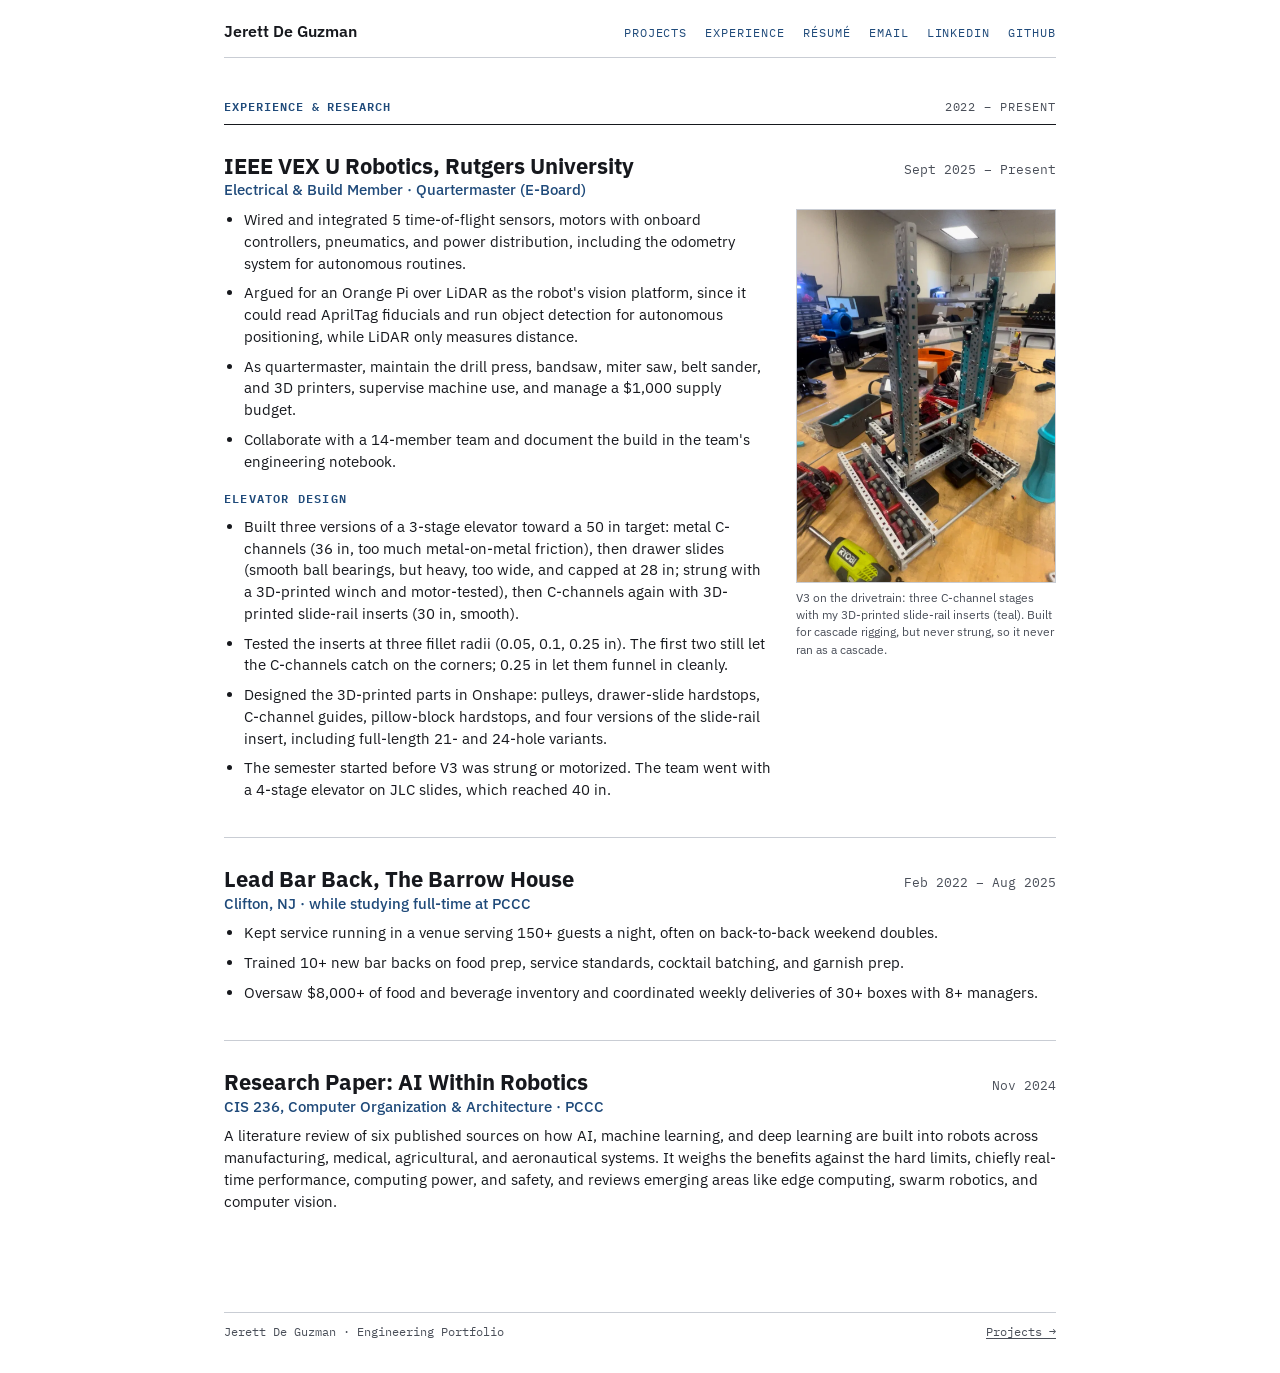
==== experience.html @ 6190d124 "Stage 5: experience page with corrected VEX elevator history" ====
<!DOCTYPE html>
<html lang="en">
<head>
  <meta charset="utf-8">
  <meta name="viewport" content="width=device-width, initial-scale=1">
  <title>Experience & Research — Jerett De Guzman</title>
  <meta name="description" content="Rutgers IEEE VEX U Robotics (electrical, build, elevator design, quartermaster), Lead Bar Back at The Barrow House, and a literature review on AI in robotics.">
  <link rel="preconnect" href="https://fonts.googleapis.com">
  <link rel="preconnect" href="https://fonts.gstatic.com" crossorigin>
  <link href="https://fonts.googleapis.com/css2?family=IBM+Plex+Mono:wght@400;500;600&family=IBM+Plex+Sans:wght@400;500;600;700&display=swap" rel="stylesheet">
  <link rel="stylesheet" href="styles.css">
</head>
<body>
<div class="page">

  <!-- ===== Site header: same on every page (no ../ here because this file is at the top level) ===== -->
  <header class="site-header">
    <a class="site-name" href="index.html">Jerett De Guzman</a>
    <nav class="site-nav" aria-label="Main">
      <a href="index.html#projects">Projects</a>
      <a href="experience.html" aria-current="page">Experience</a>
      <a href="resume.pdf">Résumé</a>
      <a href="mailto:jerettdg@gmail.com">Email</a>
      <a href="https://www.linkedin.com/in/jerett-de-guzman">LinkedIn</a>
      <a href="https://github.com/jerettdeguzman">GitHub</a>
    </nav>
  </header>

  <main>
    <div class="kicker">
      <span class="kicker-left">Experience &amp; Research</span>
      <span class="kicker-right">2022 – Present</span>
    </div>

    <!-- ===== VEX U ===== -->
    <section class="entry">
      <div class="entry-head">
        <h2>IEEE VEX U Robotics, Rutgers University</h2>
        <span class="entry-date">Sept 2025 – Present</span>
      </div>
      <p class="entry-sub">Electrical &amp; Build Member · Quartermaster (E-Board)</p>

      <div class="entry-split">
        <div>
          <ul>
            <li>Wired and integrated 5 time-of-flight sensors, motors with onboard controllers, pneumatics, and power distribution, including the odometry system for autonomous routines.</li>
            <li>Argued for an Orange Pi over LiDAR as the robot's vision platform, since it could read AprilTag fiducials and run object detection for autonomous positioning, while LiDAR only measures distance.</li>
            <li>As quartermaster, maintain the drill press, bandsaw, miter saw, belt sander, and 3D printers, supervise machine use, and manage a $1,000 supply budget.</li>
            <li>Collaborate with a 14-member team and document the build in the team's engineering notebook.</li>
          </ul>

          <h3 class="label">Elevator design</h3>
          <ul>
            <li>Built three versions of a 3-stage elevator toward a 50&nbsp;in target: metal C-channels (36&nbsp;in, too much metal-on-metal friction), then drawer slides (smooth ball bearings, but heavy, too wide, and capped at 28&nbsp;in; strung with a 3D-printed winch and motor-tested), then C-channels again with 3D-printed slide-rail inserts (30&nbsp;in, smooth).</li>
            <li>Tested the inserts at three fillet radii (0.05, 0.1, 0.25&nbsp;in). The first two still let the C-channels catch on the corners; 0.25&nbsp;in let them funnel in cleanly.</li>
            <li>Designed the 3D-printed parts in Onshape: pulleys, drawer-slide hardstops, C-channel guides, pillow-block hardstops, and four versions of the slide-rail insert, including full-length 21- and 24-hole variants.</li>
            <li>The semester started before V3 was strung or motorized. The team went with a 4-stage elevator on JLC slides, which reached 40&nbsp;in.</li>
          </ul>
        </div>
        <figure>
          <div class="frame">
            <img src="images/vex_elevator.webp" width="914" height="1316"
                 alt="Three-stage elevator built from aluminum C-channels, mounted upright on a robot drivetrain on a workbench. Teal 3D-printed slide-rail inserts run along the inside of the channels.">
          </div>
          <figcaption>V3 on the drivetrain: three C-channel stages with my 3D-printed slide-rail inserts (teal). Built for cascade rigging, but never strung, so it never ran as a cascade.</figcaption>
        </figure>
      </div>
    </section>

    <!-- ===== Bar back ===== -->
    <section class="entry">
      <div class="entry-head">
        <h2>Lead Bar Back, The Barrow House</h2>
        <span class="entry-date">Feb 2022 – Aug 2025</span>
      </div>
      <p class="entry-sub">Clifton, NJ · while studying full-time at PCCC</p>
      <ul>
        <li>Kept service running in a venue serving 150+ guests a night, often on back-to-back weekend doubles.</li>
        <li>Trained 10+ new bar backs on food prep, service standards, cocktail batching, and garnish prep.</li>
        <li>Oversaw $8,000+ of food and beverage inventory and coordinated weekly deliveries of 30+ boxes with 8+ managers.</li>
      </ul>
    </section>

    <!-- ===== Research paper ===== -->
    <section class="entry">
      <div class="entry-head">
        <h2>Research Paper: AI Within Robotics</h2>
        <span class="entry-date">Nov 2024</span>
      </div>
      <p class="entry-sub">CIS 236, Computer Organization &amp; Architecture · PCCC</p>
      <p>A literature review of six published sources on how AI, machine learning, and deep learning are built into robots across manufacturing, medical, agricultural, and aeronautical systems. It weighs the benefits against the hard limits, chiefly real-time performance, computing power, and safety, and reviews emerging areas like edge computing, swarm robotics, and computer vision.</p>
    </section>
  </main>

  <footer class="site-footer">
    <span>Jerett De Guzman · Engineering Portfolio</span>
    <a href="index.html#projects">Projects →</a>
  </footer>

</div>
</body>
</html>
---- styles.css ----
/* =====================================================================
   Jerett De Guzman — portfolio stylesheet
   One file for the whole site. Every color and font lives in :root
   below, so changing a color is a one-line edit.
   ===================================================================== */

/* ---------- 1. Design tokens (from the printed portfolio) ---------- */
:root {
  --accent:         #1F4A7A;  /* section labels, metric values, links, kicker */
  --accent-hover:   #16365A;  /* link hover */
  --text:           #16181D;  /* body text, headings, heavy rules */
  --text-secondary: #33373F;  /* challenge statements, subtitles */
  --text-muted:     #4A4F59;  /* captions, metric labels, right-hand strip text */
  --border:         #C9CDD4;  /* metric boxes, image frames, footer rule */
  --background:     #FFFFFF;

  --font-sans: 'IBM Plex Sans', 'Helvetica Neue', sans-serif;
  --font-mono: 'IBM Plex Mono', 'Courier New', monospace;

  --max-width: 880px;   /* content column width on desktop */
  --gutter: 24px;       /* space between columns and at the page edges */
}

/* ---------- 2. Base ---------- */
*, *::before, *::after { box-sizing: border-box; }  /* width includes padding + border */

html { -webkit-text-size-adjust: 100%; }  /* stop phones from auto-enlarging text */

body {
  margin: 0;
  background: var(--background);
  color: var(--text);
  font-family: var(--font-sans);
  font-size: 15px;
  line-height: 1.45;
}

img { display: block; max-width: 100%; height: auto; }  /* images never overflow their box */

a { color: var(--accent); text-decoration-thickness: 1px; text-underline-offset: 2px; }
a:hover { color: var(--accent-hover); }
a:focus-visible { outline: 2px solid var(--accent); outline-offset: 2px; }  /* keyboard users */

/* Centers the content and caps its width. Every page wraps its content in this. */
.page {
  max-width: var(--max-width);
  margin: 0 auto;
  padding: 0 var(--gutter);
}

/* ---------- 3. Site header (name, nav, contact) ---------- */
.site-header {
  display: flex;
  flex-wrap: wrap;               /* nav drops below the name when space runs out */
  justify-content: space-between;
  align-items: baseline;
  gap: 8px 24px;
  padding: 20px 0 14px;
  border-bottom: 1px solid var(--border);
}
.site-name {
  font-weight: 600;
  font-size: 16px;
  color: var(--text);
  text-decoration: none;
}
.site-nav {
  display: flex;
  flex-wrap: wrap;
  gap: 4px 18px;
  font-family: var(--font-mono);
  font-size: 12px;
  text-transform: uppercase;
  letter-spacing: 0.08em;
}
.site-nav a { text-decoration: none; }
.site-nav a:hover { text-decoration: underline; }

/* ---------- 4. Kicker strip (top of each project page) ---------- */
.kicker {
  display: flex;
  flex-wrap: wrap;
  justify-content: space-between;
  gap: 4px 24px;
  margin-top: 40px;
  padding-bottom: 8px;
  border-bottom: 1.5px solid var(--text);
  font-family: var(--font-mono);
  font-size: 12px;
  text-transform: uppercase;
  letter-spacing: 0.08em;
}
.kicker-left  { font-weight: 600; color: var(--accent); }
.kicker-right { color: var(--text-muted); }

/* ---------- 5. Title + challenge statement ---------- */
h1 {
  margin: 28px 0 8px;
  font-size: 34px;
  font-weight: 700;
  line-height: 1.1;
  letter-spacing: -0.01em;
}
.challenge {
  margin: 0;
  font-size: 16px;
  line-height: 1.5;
  color: var(--text-secondary);
}

/* ---------- 6. Metric boxes: 4 across (2x2 on phones, see section 10) ---------- */
.metrics {
  display: grid;
  grid-template-columns: repeat(4, 1fr);  /* four equal columns */
  gap: 12px;
  margin: 24px 0 0;
  padding: 0;
  list-style: none;
}
.metrics li {
  border: 1px solid var(--border);
  padding: 10px 12px;
}
.metric-value {
  display: block;
  font-family: var(--font-mono);
  font-size: 18px;
  font-weight: 600;
  line-height: 1.3;
  color: var(--accent);
}
.metric-label {
  display: block;
  font-size: 12px;
  color: var(--text-muted);
}

/* ---------- 7. Two captioned images side by side ---------- */
.figures {
  display: grid;
  grid-template-columns: 1fr 1fr;
  gap: 16px;
  margin-top: 24px;
}
.figures figure { margin: 0; }
.frame {
  aspect-ratio: 4 / 3;            /* both frames the same shape, like the printed page */
  border: 1px solid var(--border);
  background: var(--background);
  display: flex;
  align-items: center;
  justify-content: center;
  overflow: hidden;
}
.frame img { width: 100%; height: 100%; object-fit: cover; }  /* photos fill the frame */
.frame.fit img { object-fit: contain; }  /* diagrams: show all of it, white space around */
figcaption {
  margin-top: 6px;
  font-size: 12px;
  color: var(--text-muted);
}

/* ---------- 8. Body: "What I did" left, role/result/takeaway right ---------- */
.body {
  display: grid;
  grid-template-columns: 1fr 1fr;
  gap: var(--gutter);
  margin-top: 28px;
}
.label {                           /* "What I did", "My role", "Result", ... */
  margin: 0 0 8px;
  font-family: var(--font-mono);
  font-size: 12px;
  font-weight: 600;
  text-transform: uppercase;
  letter-spacing: 0.1em;
  color: var(--accent);
}
.body ul { margin: 0; padding-left: 20px; }
.body li { margin-bottom: 10px; }
.body p  { margin: 0; }
.body section + section { margin-top: 18px; }  /* space between stacked right-column blocks */

/* ---------- 8b. Experience page entries ---------- */
.entry { padding: 28px 0; }
.entry + .entry { border-top: 1px solid var(--border); }  /* thin rule between entries */
.entry:first-of-type { padding-top: 28px; }
.entry-head {
  display: flex;
  flex-wrap: wrap;
  justify-content: space-between;
  align-items: baseline;
  gap: 2px 24px;
}
.entry-head h2 { margin: 0; font-size: 22px; font-weight: 700; line-height: 1.2; }
.entry-date { font-family: var(--font-mono); font-size: 13px; color: var(--text-muted); }
.entry-sub { margin: 6px 0 12px; font-weight: 500; color: var(--accent); }
.entry ul { margin: 0; padding-left: 20px; }
.entry li { margin-bottom: 8px; }
.entry p { margin: 0 0 8px; }
.entry .label { margin-top: 18px; }
/* Bullets on the left, a photo on the right (stacks on phones, see section 10) */
.entry-split {
  display: grid;
  grid-template-columns: 1fr 260px;
  gap: var(--gutter);
  align-items: start;
}
.entry-split figure { margin: 0; }
.entry-split .frame { aspect-ratio: auto; }         /* photo keeps its own shape here */
.entry-split .frame img { height: auto; }

/* ---------- 9. Footer strip ---------- */
.site-footer {
  display: flex;
  flex-wrap: wrap;
  justify-content: space-between;
  gap: 4px 24px;
  margin-top: 64px;
  padding: 10px 0 32px;
  border-top: 1px solid var(--border);
  font-family: var(--font-mono);
  font-size: 12px;
  color: var(--text-muted);
}
.site-footer a { color: var(--text-muted); }
.site-footer a:hover { color: var(--accent-hover); }

/* ---------- 10. Phones and narrow windows ----------
   Below 700px there isn't room for side-by-side columns, so:
   metric boxes go 2x2, and images and body columns stack. */
@media (max-width: 700px) {
  :root { --gutter: 16px; }
  .kicker { margin-top: 28px; }
  h1 { font-size: 28px; }
  .metrics { grid-template-columns: repeat(2, 1fr); }
  .figures, .body, .entry-split { grid-template-columns: 1fr; }
  .entry-split figure { max-width: 320px; }
}
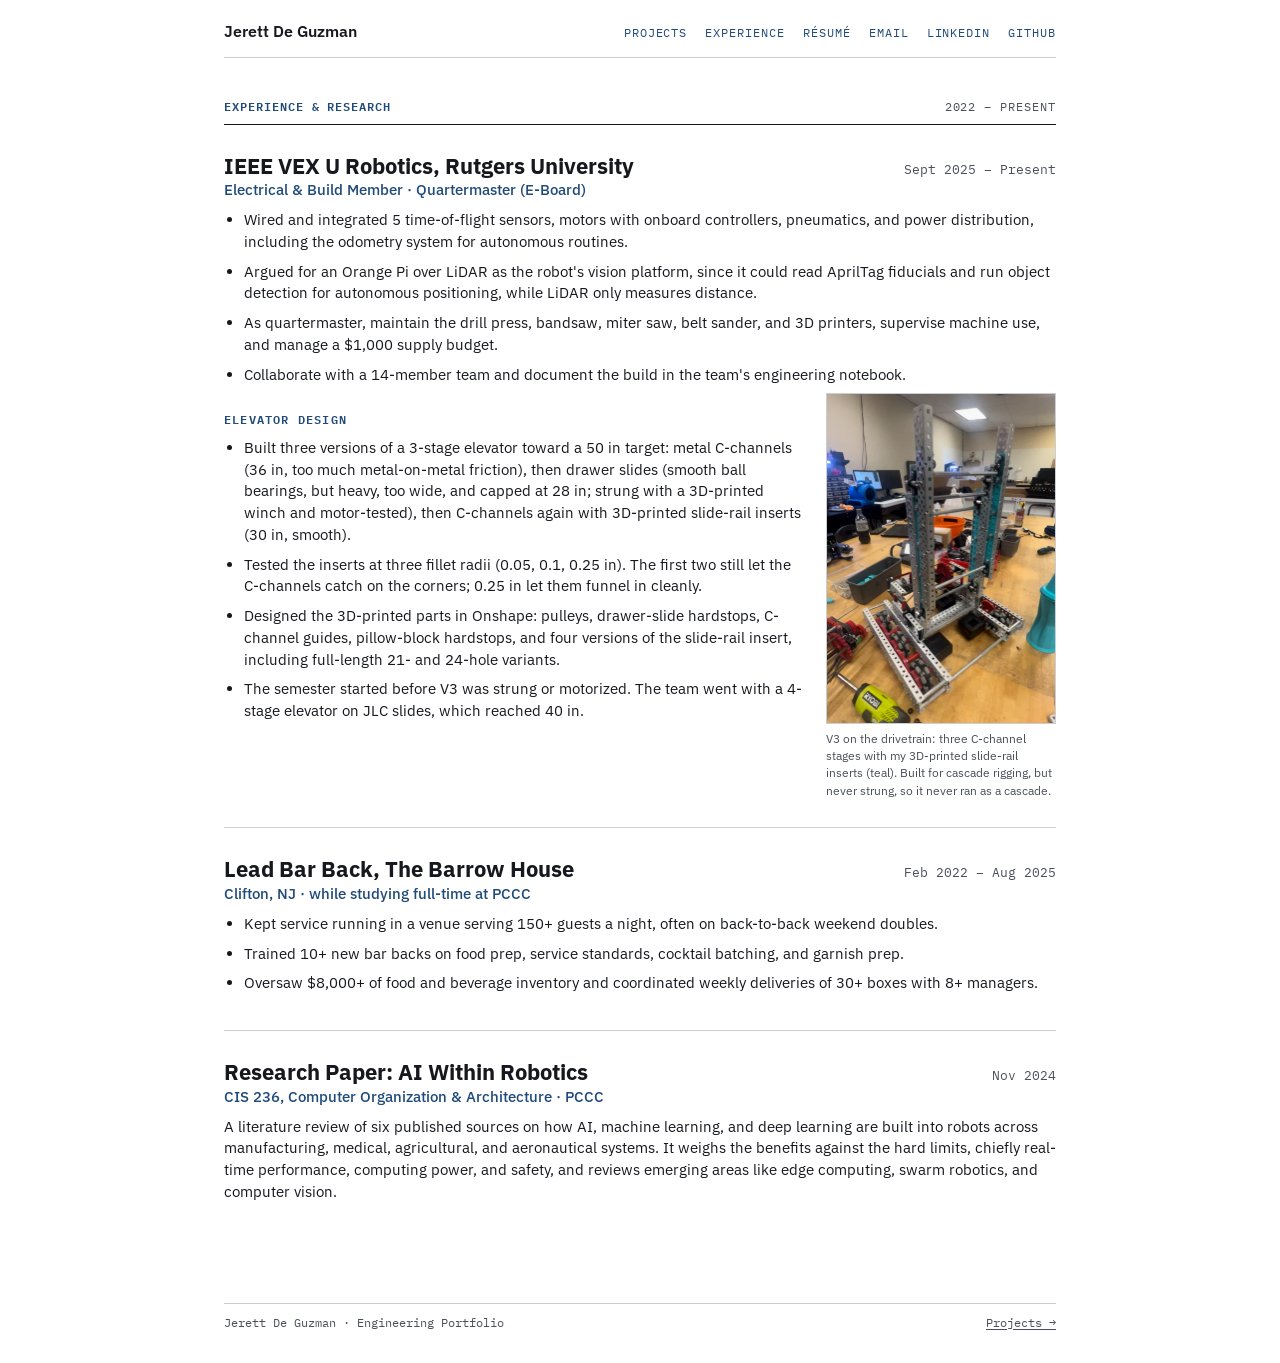
==== commit f3ca271c: "Stage 6: home page; move elevator photo beside elevator section" ====
--- a/experience.html
+++ b/experience.html
@@ -40,15 +40,16 @@
       </div>
       <p class="entry-sub">Electrical &amp; Build Member · Quartermaster (E-Board)</p>
 
-      <div class="entry-split">
-        <div>
-          <ul>
+      <ul>
             <li>Wired and integrated 5 time-of-flight sensors, motors with onboard controllers, pneumatics, and power distribution, including the odometry system for autonomous routines.</li>
             <li>Argued for an Orange Pi over LiDAR as the robot's vision platform, since it could read AprilTag fiducials and run object detection for autonomous positioning, while LiDAR only measures distance.</li>
             <li>As quartermaster, maintain the drill press, bandsaw, miter saw, belt sander, and 3D printers, supervise machine use, and manage a $1,000 supply budget.</li>
             <li>Collaborate with a 14-member team and document the build in the team's engineering notebook.</li>
-          </ul>
+      </ul>
 
+      <!-- Elevator: bullets on the left, photo on the right -->
+      <div class="entry-split">
+        <div>
           <h3 class="label">Elevator design</h3>
           <ul>
             <li>Built three versions of a 3-stage elevator toward a 50&nbsp;in target: metal C-channels (36&nbsp;in, too much metal-on-metal friction), then drawer slides (smooth ball bearings, but heavy, too wide, and capped at 28&nbsp;in; strung with a 3D-printed winch and motor-tested), then C-channels again with 3D-printed slide-rail inserts (30&nbsp;in, smooth).</li>
--- a/styles.css
+++ b/styles.css
@@ -202,13 +202,67 @@
 /* Bullets on the left, a photo on the right (stacks on phones, see section 10) */
 .entry-split {
   display: grid;
-  grid-template-columns: 1fr 260px;
+  grid-template-columns: 1fr 230px;
   gap: var(--gutter);
   align-items: start;
 }
 .entry-split figure { margin: 0; }
 .entry-split .frame { aspect-ratio: auto; }         /* photo keeps its own shape here */
 .entry-split .frame img { height: auto; }
+
+/* ---------- 8c. Home page ---------- */
+.home-name { font-size: 48px; margin-bottom: 6px; }
+.headline { margin: 0 0 10px; font-size: 20px; font-weight: 500; color: var(--accent); }
+.contact-line {
+  display: flex; flex-wrap: wrap; gap: 4px 20px;
+  font-family: var(--font-mono); font-size: 13px;
+}
+.contact-line a { color: var(--text-muted); text-decoration: none; }
+.contact-line a:hover { color: var(--accent-hover); text-decoration: underline; }
+.home-section { margin-top: 40px; }
+.home-section > .label { margin-bottom: 12px; }
+.summary { margin: 0; font-size: 17px; line-height: 1.6; }
+
+/* Project list: one row per project, thumbnail left, text right.
+   To add a project, copy one <li class="project-card"> in index.html. */
+.project-list { list-style: none; margin: 0; padding: 0; }
+.project-card { border-top: 1px solid var(--border); }
+.project-card:last-child { border-bottom: 1px solid var(--border); }
+.project-card a {
+  display: grid;
+  grid-template-columns: 180px 1fr;
+  gap: 20px;
+  padding: 16px 0;
+  color: var(--text);
+  text-decoration: none;
+}
+.project-card .thumb {
+  aspect-ratio: 4 / 3;
+  border: 1px solid var(--border);
+  overflow: hidden;
+}
+.project-card .thumb img { width: 100%; height: 100%; object-fit: cover; }
+.project-card .thumb.fit img { object-fit: contain; }
+.card-kicker {
+  display: block;
+  font-family: var(--font-mono); font-size: 12px; font-weight: 600;
+  text-transform: uppercase; letter-spacing: 0.08em; color: var(--accent);
+}
+.card-title { display: block; margin: 4px 0; font-size: 20px; font-weight: 700; line-height: 1.2; }
+.card-text { display: block; color: var(--text-secondary); }
+.project-card a:hover .card-title { color: var(--accent-hover); text-decoration: underline; }
+
+/* Core competencies and education: two columns of items */
+.two-col {
+  display: grid;
+  grid-template-columns: 1fr 1fr;
+  gap: 0 40px;
+}
+.comp { border-top: 1px solid var(--border); padding: 10px 0 12px; }
+.comp h3, .edu h3 { margin: 0 0 2px; font-size: 15px; font-weight: 600; }
+.comp p { margin: 0; color: var(--text-secondary); }
+.edu p { margin: 0 0 2px; color: var(--text-secondary); }
+.edu .mono { font-family: var(--font-mono); font-size: 13px; }
 
 /* ---------- 9. Footer strip ---------- */
 .site-footer {
@@ -236,4 +290,10 @@
   .metrics { grid-template-columns: repeat(2, 1fr); }
   .figures, .body, .entry-split { grid-template-columns: 1fr; }
   .entry-split figure { max-width: 320px; }
-}
+  .home-name { font-size: 36px; }
+  .two-col { grid-template-columns: 1fr; }
+  .edu + .edu { margin-top: 20px; }
+  .project-card a { grid-template-columns: 96px 1fr; gap: 14px; }
+  .card-title { font-size: 17px; }
+  .card-text { font-size: 14px; }
+}
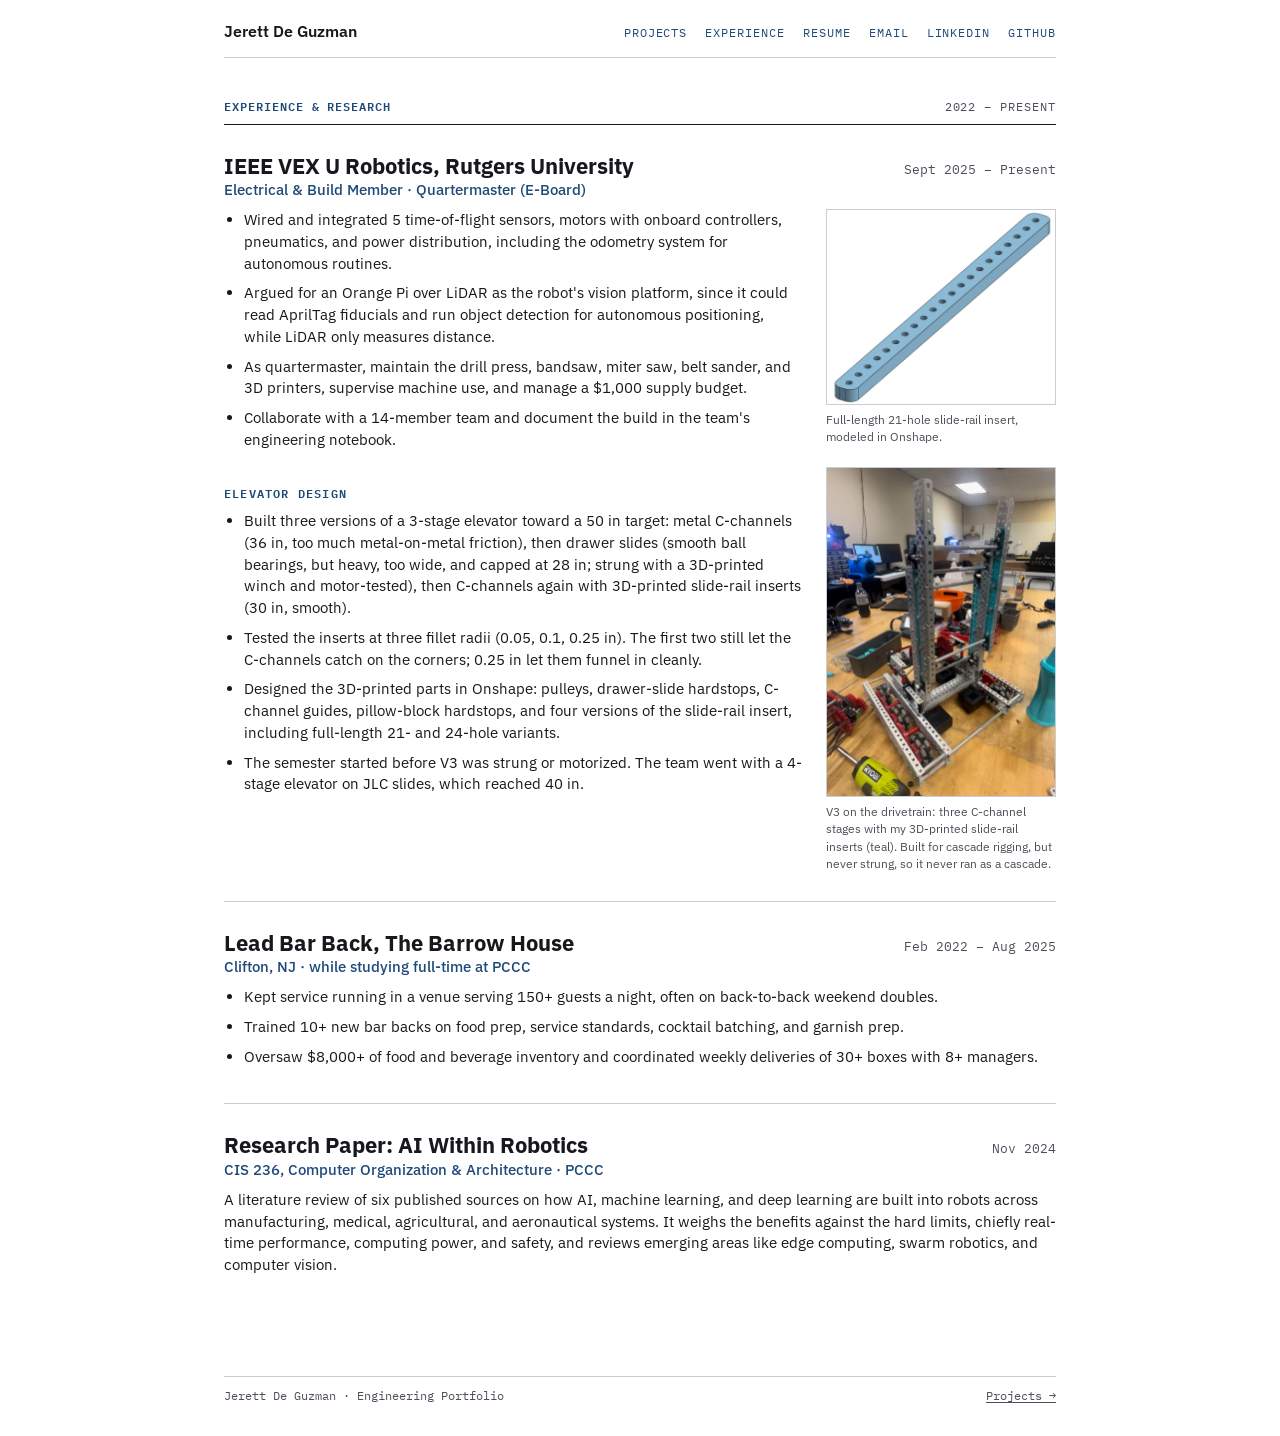
==== commit 00eeee89: "Add slide-rail CAD render to VEX section; change Résumé nav label to Resume" ====
--- a/experience.html
+++ b/experience.html
@@ -19,7 +19,7 @@
     <nav class="site-nav" aria-label="Main">
       <a href="index.html#projects">Projects</a>
       <a href="experience.html" aria-current="page">Experience</a>
-      <a href="resume.pdf">Résumé</a>
+      <a href="resume.pdf">Resume</a>
       <a href="mailto:jerettdg@gmail.com">Email</a>
       <a href="https://www.linkedin.com/in/jerett-de-guzman">LinkedIn</a>
       <a href="https://github.com/jerettdeguzman">GitHub</a>
@@ -40,12 +40,22 @@
       </div>
       <p class="entry-sub">Electrical &amp; Build Member · Quartermaster (E-Board)</p>
 
-      <ul>
-            <li>Wired and integrated 5 time-of-flight sensors, motors with onboard controllers, pneumatics, and power distribution, including the odometry system for autonomous routines.</li>
-            <li>Argued for an Orange Pi over LiDAR as the robot's vision platform, since it could read AprilTag fiducials and run object detection for autonomous positioning, while LiDAR only measures distance.</li>
-            <li>As quartermaster, maintain the drill press, bandsaw, miter saw, belt sander, and 3D printers, supervise machine use, and manage a $1,000 supply budget.</li>
-            <li>Collaborate with a 14-member team and document the build in the team's engineering notebook.</li>
-      </ul>
+      <!-- General bullets on the left, CAD render on the right -->
+      <div class="entry-split">
+        <ul>
+          <li>Wired and integrated 5 time-of-flight sensors, motors with onboard controllers, pneumatics, and power distribution, including the odometry system for autonomous routines.</li>
+          <li>Argued for an Orange Pi over LiDAR as the robot's vision platform, since it could read AprilTag fiducials and run object detection for autonomous positioning, while LiDAR only measures distance.</li>
+          <li>As quartermaster, maintain the drill press, bandsaw, miter saw, belt sander, and 3D printers, supervise machine use, and manage a $1,000 supply budget.</li>
+          <li>Collaborate with a 14-member team and document the build in the team's engineering notebook.</li>
+        </ul>
+        <figure>
+          <div class="frame">
+            <img src="images/vex_slide_rail.png" width="972" height="825" loading="lazy"
+                 alt="CAD render of a long, narrow blue slide-rail insert with rounded ends and a row of 21 evenly spaced screw holes along its top.">
+          </div>
+          <figcaption>Full-length 21-hole slide-rail insert, modeled in Onshape.</figcaption>
+        </figure>
+      </div>
 
       <!-- Elevator: bullets on the left, photo on the right -->
       <div class="entry-split">
--- a/styles.css
+++ b/styles.css
@@ -209,6 +209,7 @@
 .entry-split figure { margin: 0; }
 .entry-split .frame { aspect-ratio: auto; }         /* photo keeps its own shape here */
 .entry-split .frame img { height: auto; }
+.entry-split + .entry-split { margin-top: 8px; }
 
 /* ---------- 8c. Home page ---------- */
 .home-name { font-size: 48px; margin-bottom: 6px; }
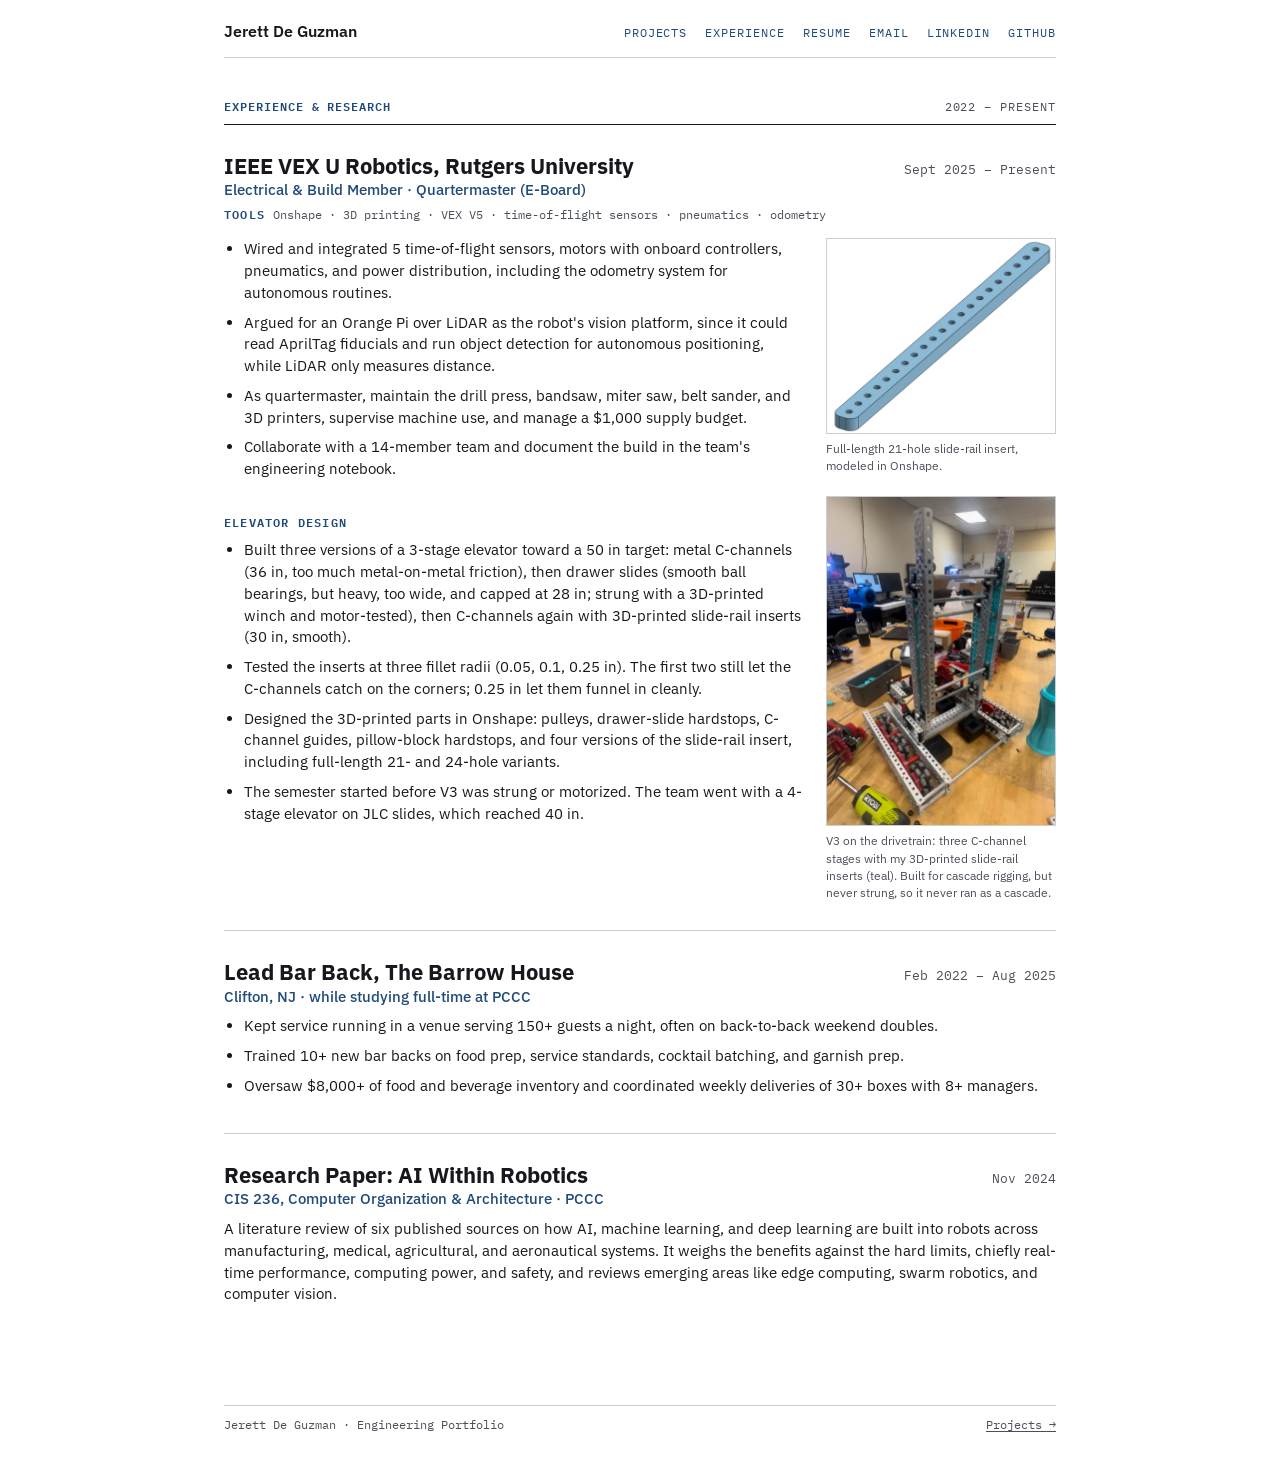
==== commit f45b259f: "Add tools line to each project and VEX entry; add Java Programming to PCCC coursework" ====
--- a/experience.html
+++ b/experience.html
@@ -39,6 +39,7 @@
         <span class="entry-date">Sept 2025 – Present</span>
       </div>
       <p class="entry-sub">Electrical &amp; Build Member · Quartermaster (E-Board)</p>
+      <p class="tools"><span class="tools-label">Tools</span>Onshape · 3D printing · VEX V5 · time-of-flight sensors · pneumatics · odometry</p>
 
       <!-- General bullets on the left, CAD render on the right -->
       <div class="entry-split">
--- a/styles.css
+++ b/styles.css
@@ -107,6 +107,23 @@
   line-height: 1.5;
   color: var(--text-secondary);
 }
+
+/* Tools line under the challenge: "TOOLS  MATLAB · LTspice · ..." */
+.tools {
+  margin: 10px 0 0;
+  font-family: var(--font-mono);
+  font-size: 12px;
+  line-height: 1.6;
+  color: var(--text-muted);
+}
+.tools-label {
+  margin-right: 8px;
+  font-weight: 600;
+  text-transform: uppercase;
+  letter-spacing: 0.1em;
+  color: var(--accent);
+}
+.entry .tools { margin: -4px 0 14px; }  /* on the Experience page, sits under the role line */
 
 /* ---------- 6. Metric boxes: 4 across (2x2 on phones, see section 10) ---------- */
 .metrics {
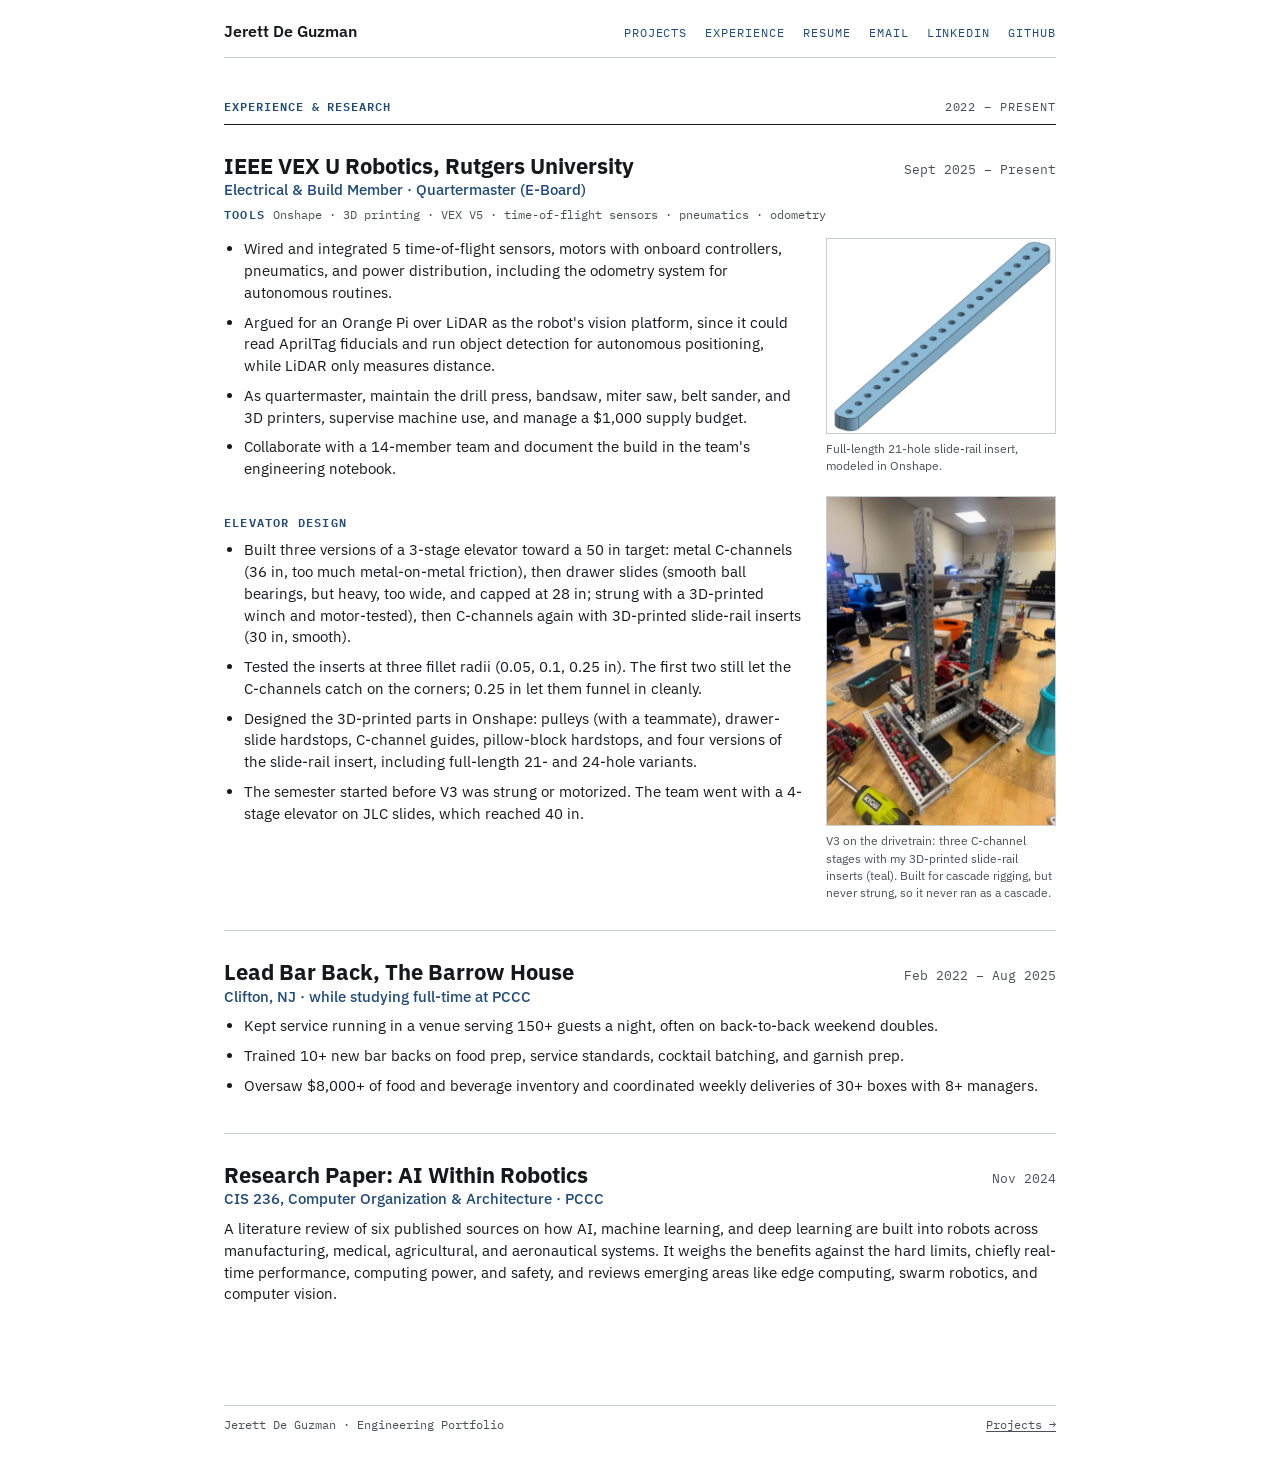
==== commit 16777eae: "Site review fixes: pulley credit, crossover alt text, link previews, tab icon, home experience block" ====
--- a/experience.html
+++ b/experience.html
@@ -5,6 +5,14 @@
   <meta name="viewport" content="width=device-width, initial-scale=1">
   <title>Experience & Research — Jerett De Guzman</title>
   <meta name="description" content="Rutgers IEEE VEX U Robotics (electrical, build, elevator design, quartermaster), Lead Bar Back at The Barrow House, and a literature review on AI in robotics.">
+  <!-- Link preview (what LinkedIn, email, and Slack show when this URL is pasted) -->
+  <meta property="og:type" content="website">
+  <meta property="og:title" content="Experience & Research — Jerett De Guzman">
+  <meta property="og:description" content="Rutgers IEEE VEX U Robotics (electrical, build, elevator design, quartermaster), Lead Bar Back at The Barrow House, and a literature review on AI in robotics.">
+  <meta property="og:url" content="https://jerettdeguzman.github.io/experience.html">
+  <meta property="og:image" content="https://jerettdeguzman.github.io/images/vex_slide_rail.png">
+  <meta name="twitter:card" content="summary_large_image">
+  <link rel="icon" href="data:image/svg+xml,%3Csvg xmlns=%27http://www.w3.org/2000/svg%27 viewBox=%270 0 32 32%27%3E%3Crect width=%2732%27 height=%2732%27 fill=%27%231F4A7A%27/%3E%3Ctext x=%2716%27 y=%2722%27 font-family=%27Helvetica,Arial,sans-serif%27 font-size=%2716%27 font-weight=%27700%27 fill=%27white%27 text-anchor=%27middle%27%3EJD%3C/text%3E%3C/svg%3E">
   <link rel="preconnect" href="https://fonts.googleapis.com">
   <link rel="preconnect" href="https://fonts.gstatic.com" crossorigin>
   <link href="https://fonts.googleapis.com/css2?family=IBM+Plex+Mono:wght@400;500;600&family=IBM+Plex+Sans:wght@400;500;600;700&display=swap" rel="stylesheet">
@@ -65,7 +73,7 @@
           <ul>
             <li>Built three versions of a 3-stage elevator toward a 50&nbsp;in target: metal C-channels (36&nbsp;in, too much metal-on-metal friction), then drawer slides (smooth ball bearings, but heavy, too wide, and capped at 28&nbsp;in; strung with a 3D-printed winch and motor-tested), then C-channels again with 3D-printed slide-rail inserts (30&nbsp;in, smooth).</li>
             <li>Tested the inserts at three fillet radii (0.05, 0.1, 0.25&nbsp;in). The first two still let the C-channels catch on the corners; 0.25&nbsp;in let them funnel in cleanly.</li>
-            <li>Designed the 3D-printed parts in Onshape: pulleys, drawer-slide hardstops, C-channel guides, pillow-block hardstops, and four versions of the slide-rail insert, including full-length 21- and 24-hole variants.</li>
+            <li>Designed the 3D-printed parts in Onshape: pulleys (with a teammate), drawer-slide hardstops, C-channel guides, pillow-block hardstops, and four versions of the slide-rail insert, including full-length 21- and 24-hole variants.</li>
             <li>The semester started before V3 was strung or motorized. The team went with a 4-stage elevator on JLC slides, which reached 40&nbsp;in.</li>
           </ul>
         </div>
--- a/styles.css
+++ b/styles.css
@@ -237,6 +237,7 @@
 }
 .contact-line a { color: var(--text-muted); text-decoration: none; }
 .contact-line a:hover { color: var(--accent-hover); text-decoration: underline; }
+.contact-line a.resume-link { color: var(--accent); font-weight: 600; }  /* the one link recruiters look for */
 .home-section { margin-top: 40px; }
 .home-section > .label { margin-bottom: 12px; }
 .summary { margin: 0; font-size: 17px; line-height: 1.6; }
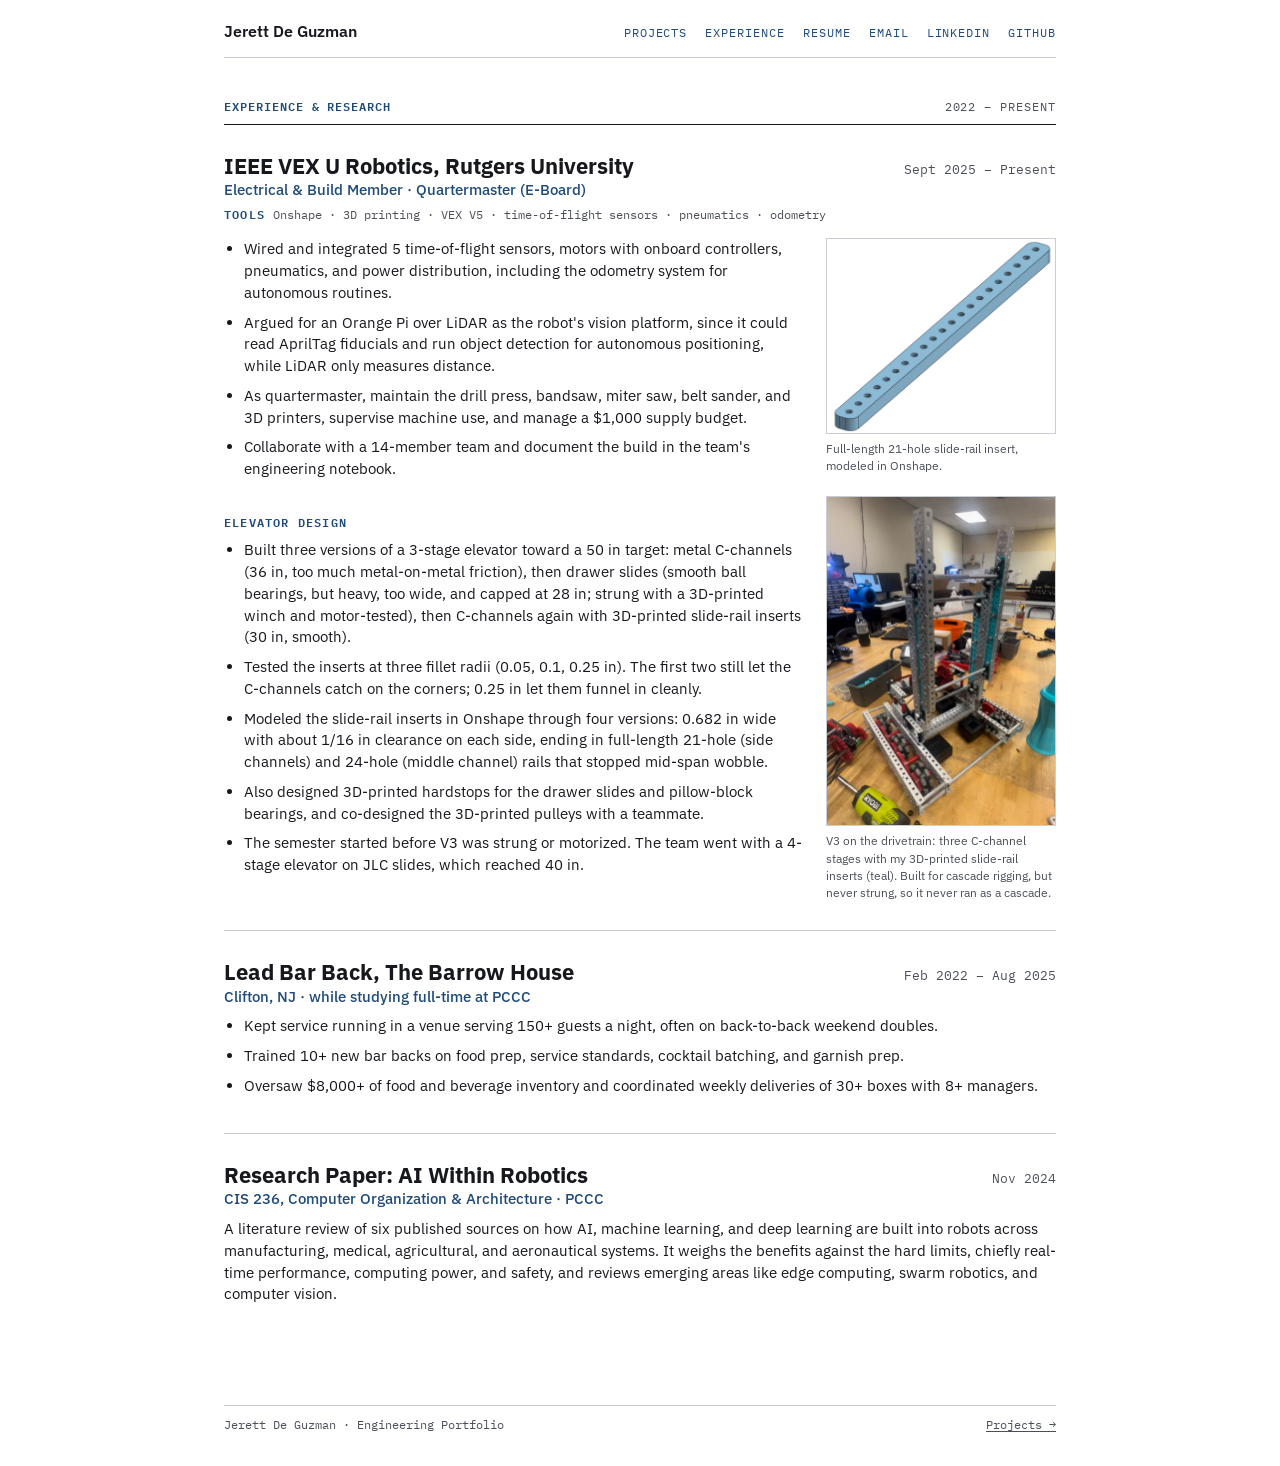
==== commit 23d5fca4: "Experience: limit Onshape claim to the slide-rail inserts; hardstops and pulleys described without C" ====
--- a/experience.html
+++ b/experience.html
@@ -73,7 +73,8 @@
           <ul>
             <li>Built three versions of a 3-stage elevator toward a 50&nbsp;in target: metal C-channels (36&nbsp;in, too much metal-on-metal friction), then drawer slides (smooth ball bearings, but heavy, too wide, and capped at 28&nbsp;in; strung with a 3D-printed winch and motor-tested), then C-channels again with 3D-printed slide-rail inserts (30&nbsp;in, smooth).</li>
             <li>Tested the inserts at three fillet radii (0.05, 0.1, 0.25&nbsp;in). The first two still let the C-channels catch on the corners; 0.25&nbsp;in let them funnel in cleanly.</li>
-            <li>Designed the 3D-printed parts in Onshape: pulleys (with a teammate), drawer-slide hardstops, C-channel guides, pillow-block hardstops, and four versions of the slide-rail insert, including full-length 21- and 24-hole variants.</li>
+            <li>Modeled the slide-rail inserts in Onshape through four versions: 0.682&nbsp;in wide with about 1/16&nbsp;in clearance on each side, ending in full-length 21-hole (side channels) and 24-hole (middle channel) rails that stopped mid-span wobble.</li>
+            <li>Also designed 3D-printed hardstops for the drawer slides and pillow-block bearings, and co-designed the 3D-printed pulleys with a teammate.</li>
             <li>The semester started before V3 was strung or motorized. The team went with a 4-stage elevator on JLC slides, which reached 40&nbsp;in.</li>
           </ul>
         </div>
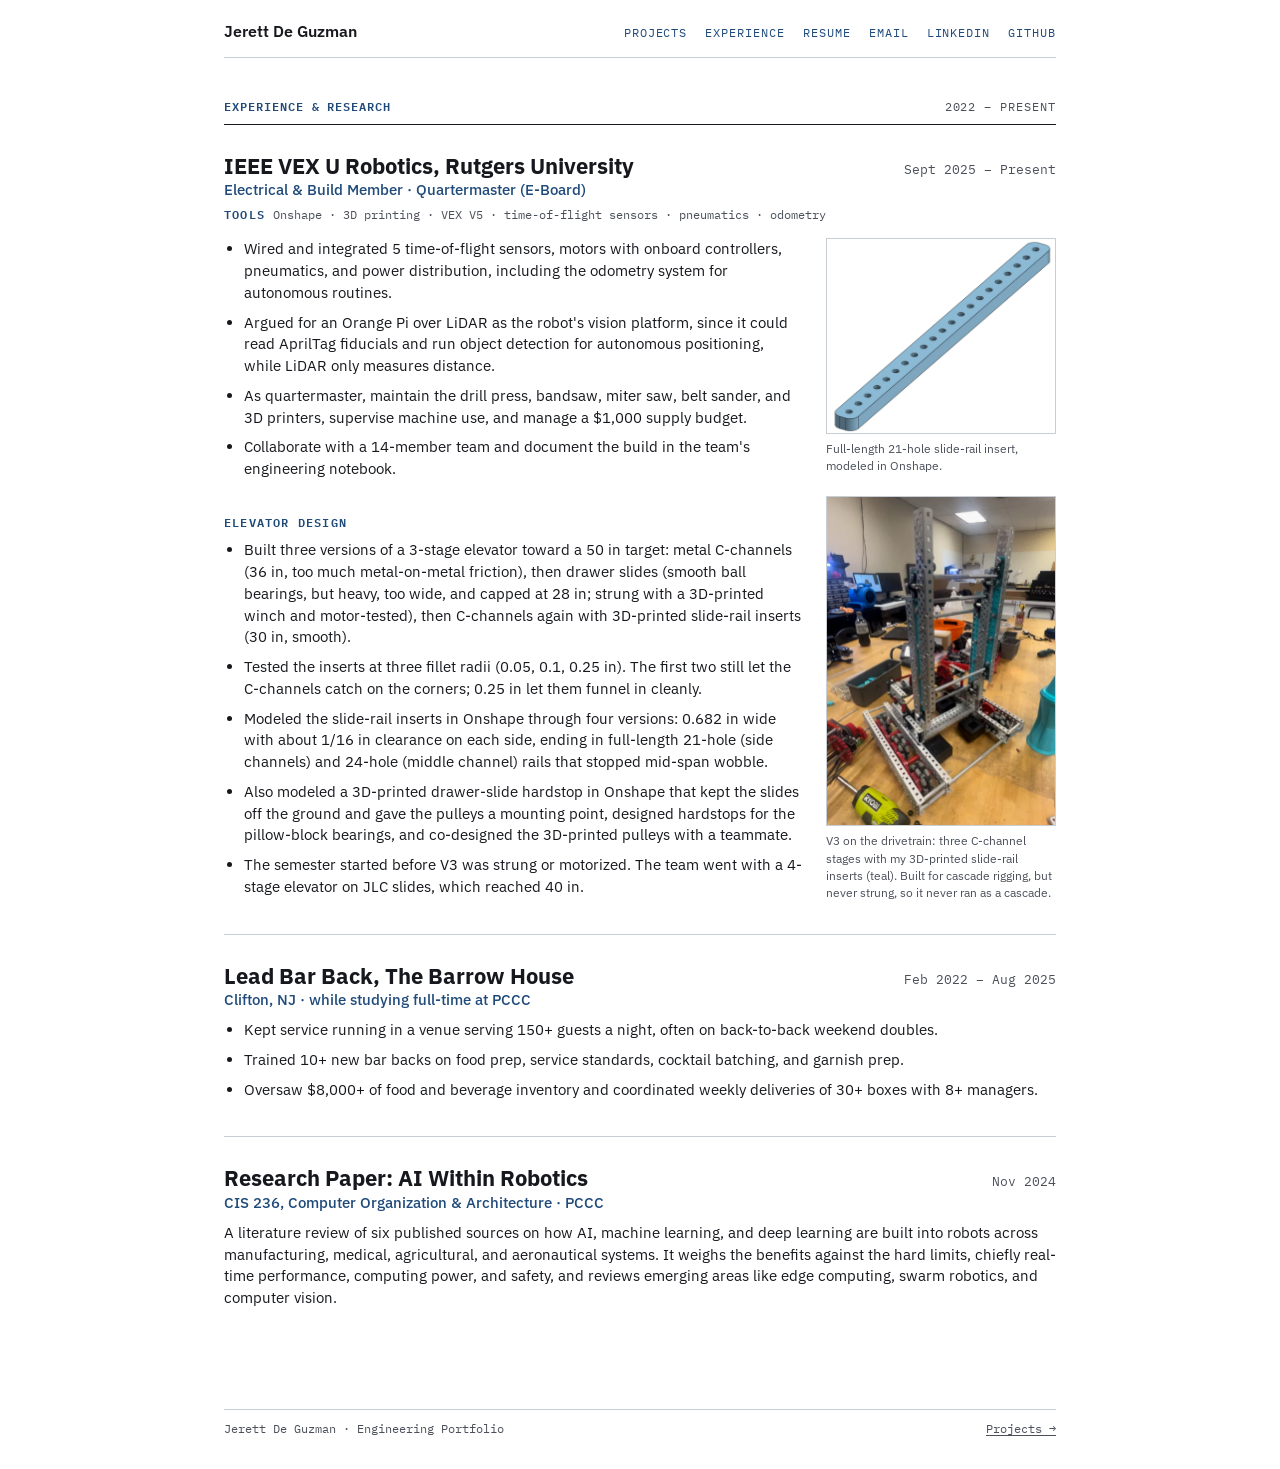
==== commit 98c1c5a1: "Experience: credit the drawer-slide hardstop as Onshape CAD work" ====
--- a/experience.html
+++ b/experience.html
@@ -74,7 +74,7 @@
             <li>Built three versions of a 3-stage elevator toward a 50&nbsp;in target: metal C-channels (36&nbsp;in, too much metal-on-metal friction), then drawer slides (smooth ball bearings, but heavy, too wide, and capped at 28&nbsp;in; strung with a 3D-printed winch and motor-tested), then C-channels again with 3D-printed slide-rail inserts (30&nbsp;in, smooth).</li>
             <li>Tested the inserts at three fillet radii (0.05, 0.1, 0.25&nbsp;in). The first two still let the C-channels catch on the corners; 0.25&nbsp;in let them funnel in cleanly.</li>
             <li>Modeled the slide-rail inserts in Onshape through four versions: 0.682&nbsp;in wide with about 1/16&nbsp;in clearance on each side, ending in full-length 21-hole (side channels) and 24-hole (middle channel) rails that stopped mid-span wobble.</li>
-            <li>Also designed 3D-printed hardstops for the drawer slides and pillow-block bearings, and co-designed the 3D-printed pulleys with a teammate.</li>
+            <li>Also modeled a 3D-printed drawer-slide hardstop in Onshape that kept the slides off the ground and gave the pulleys a mounting point, designed hardstops for the pillow-block bearings, and co-designed the 3D-printed pulleys with a teammate.</li>
             <li>The semester started before V3 was strung or motorized. The team went with a 4-stage elevator on JLC slides, which reached 40&nbsp;in.</li>
           </ul>
         </div>
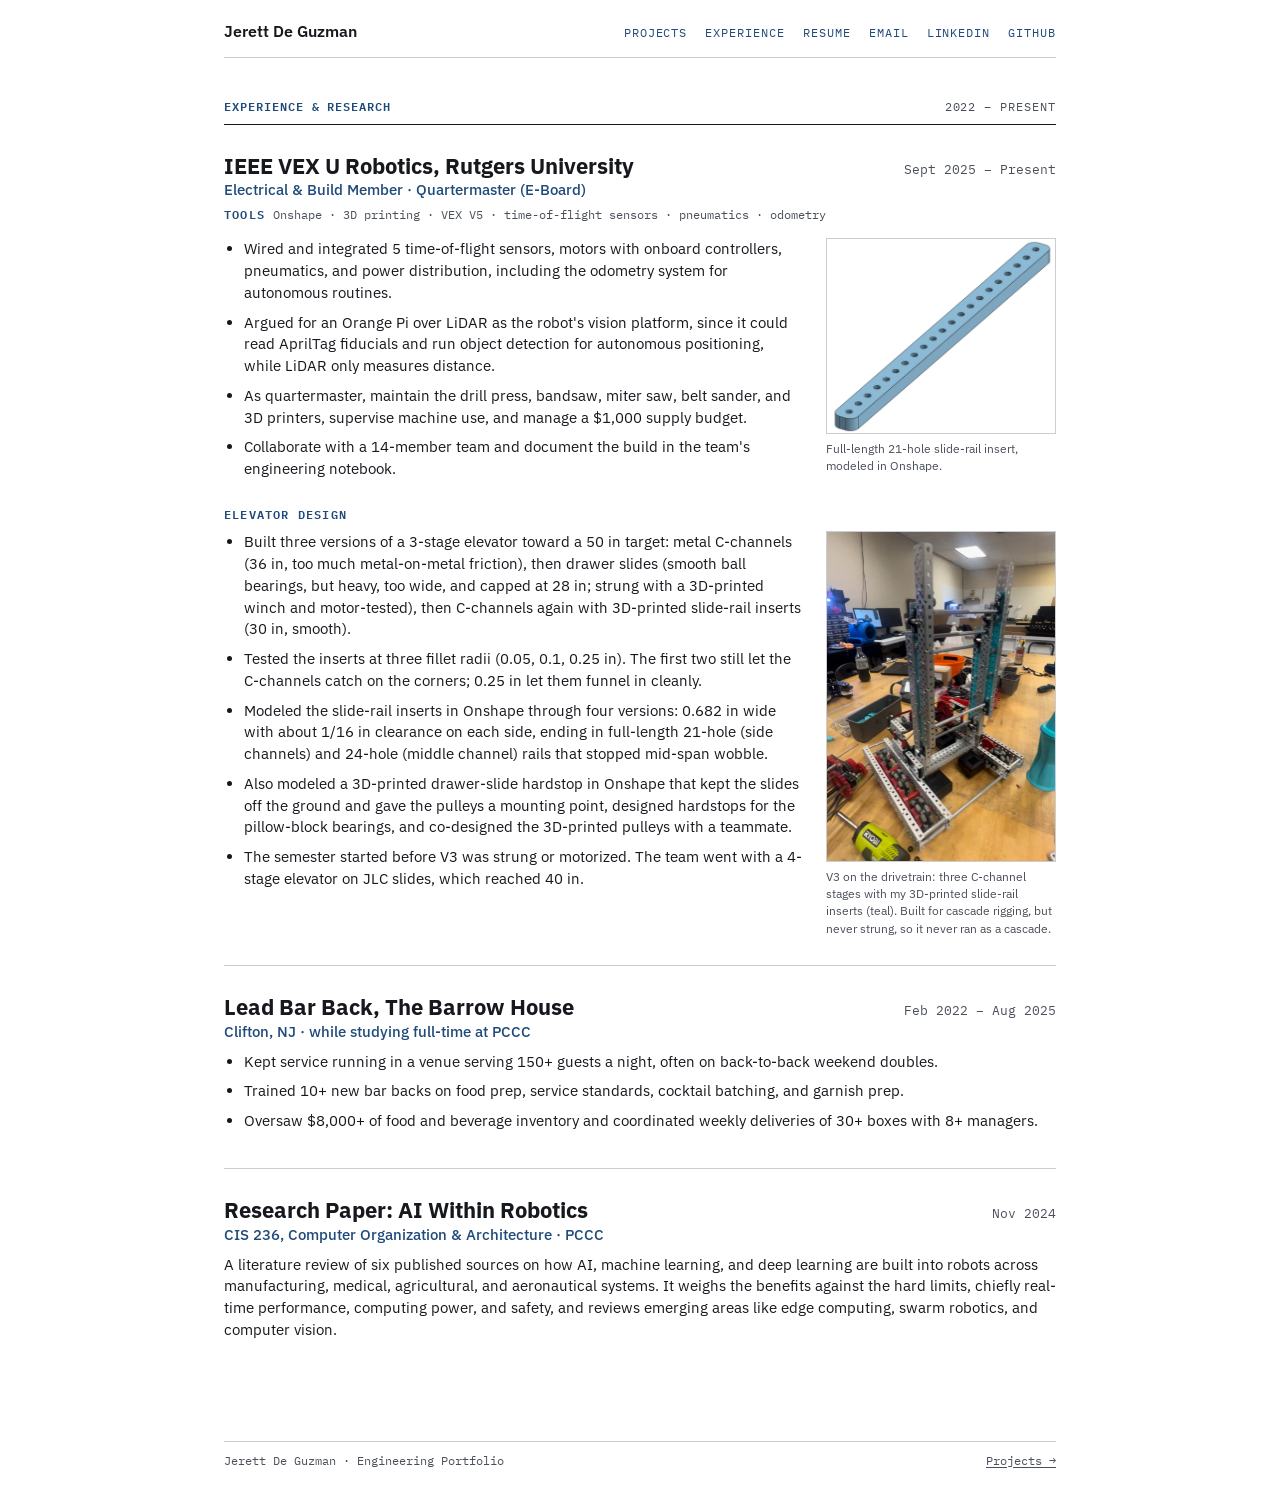
==== commit 9e295c7e: "Experience: align elevator photo with its first bullet" ====
--- a/experience.html
+++ b/experience.html
@@ -66,10 +66,10 @@
         </figure>
       </div>
 
-      <!-- Elevator: bullets on the left, photo on the right -->
+      <!-- Elevator: label on its own line, then bullets left / photo right, tops aligned -->
+      <h3 class="label">Elevator design</h3>
       <div class="entry-split">
         <div>
-          <h3 class="label">Elevator design</h3>
           <ul>
             <li>Built three versions of a 3-stage elevator toward a 50&nbsp;in target: metal C-channels (36&nbsp;in, too much metal-on-metal friction), then drawer slides (smooth ball bearings, but heavy, too wide, and capped at 28&nbsp;in; strung with a 3D-printed winch and motor-tested), then C-channels again with 3D-printed slide-rail inserts (30&nbsp;in, smooth).</li>
             <li>Tested the inserts at three fillet radii (0.05, 0.1, 0.25&nbsp;in). The first two still let the C-channels catch on the corners; 0.25&nbsp;in let them funnel in cleanly.</li>
